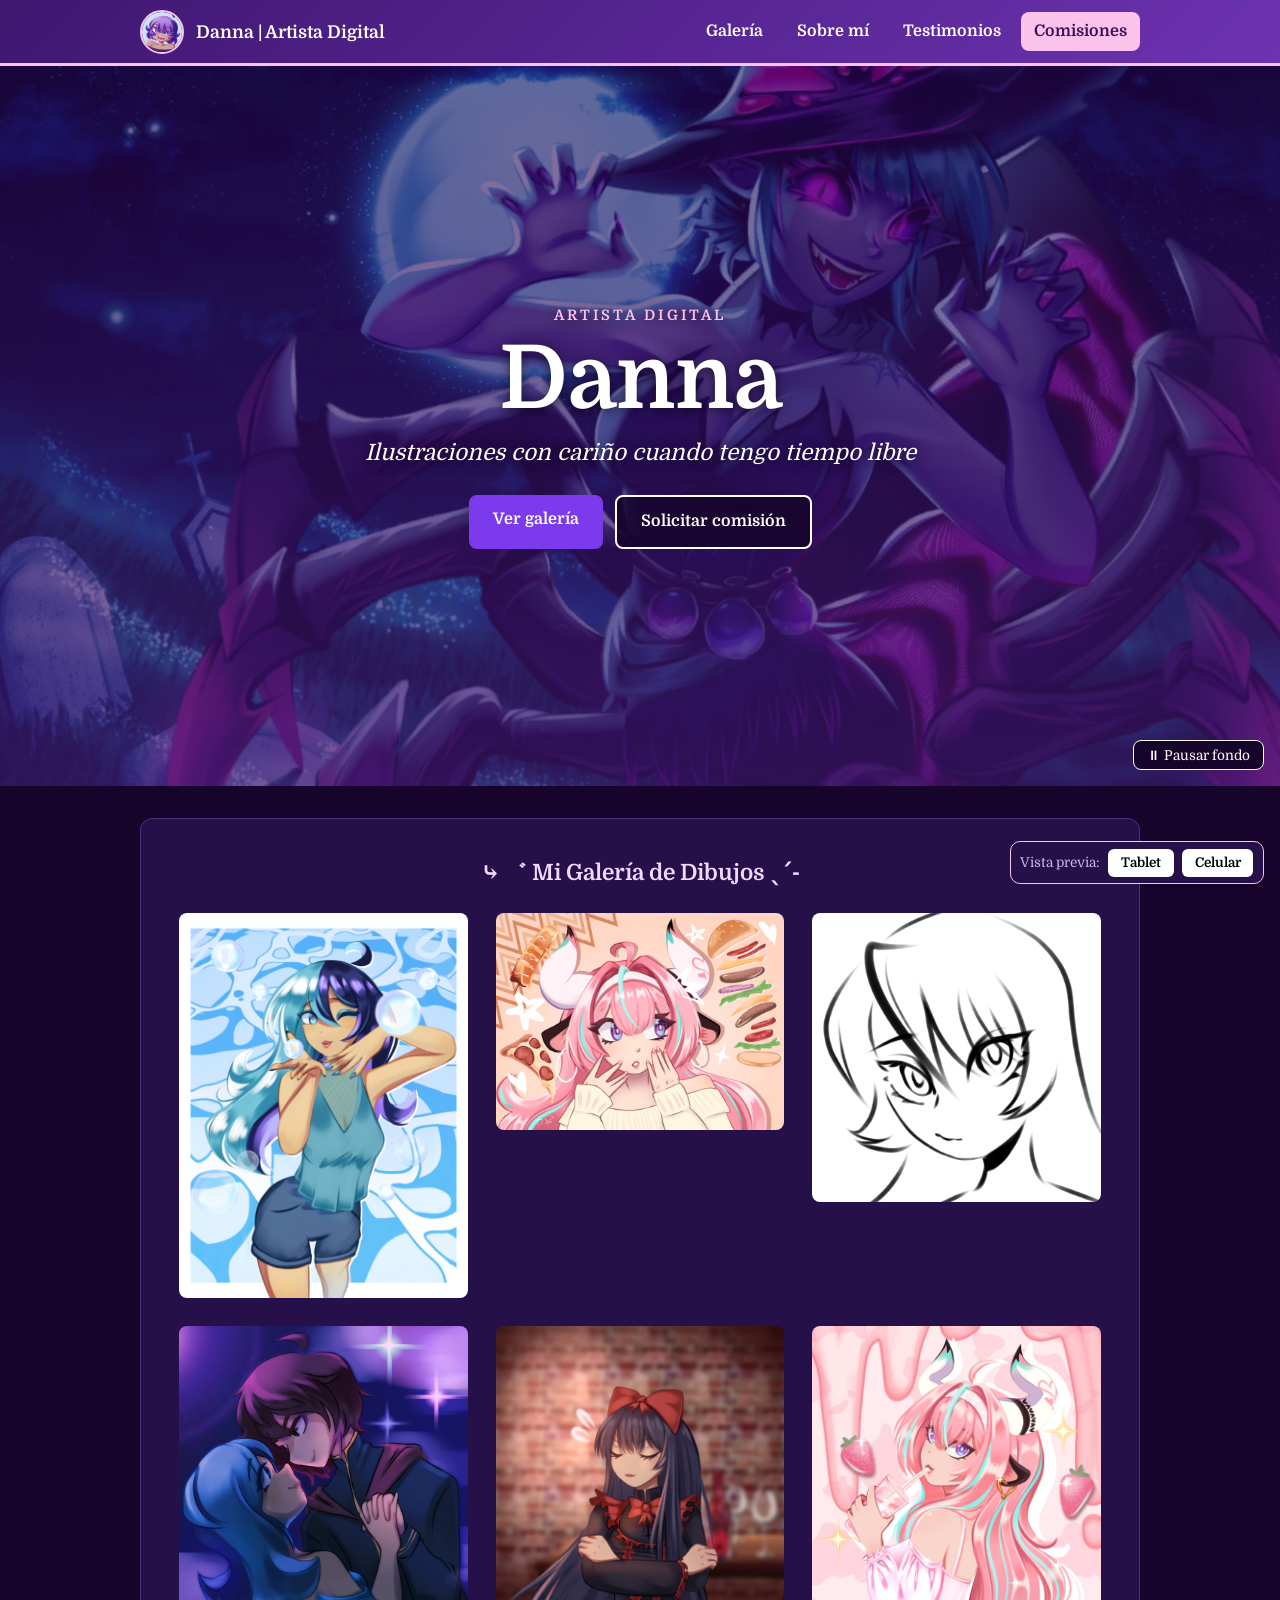
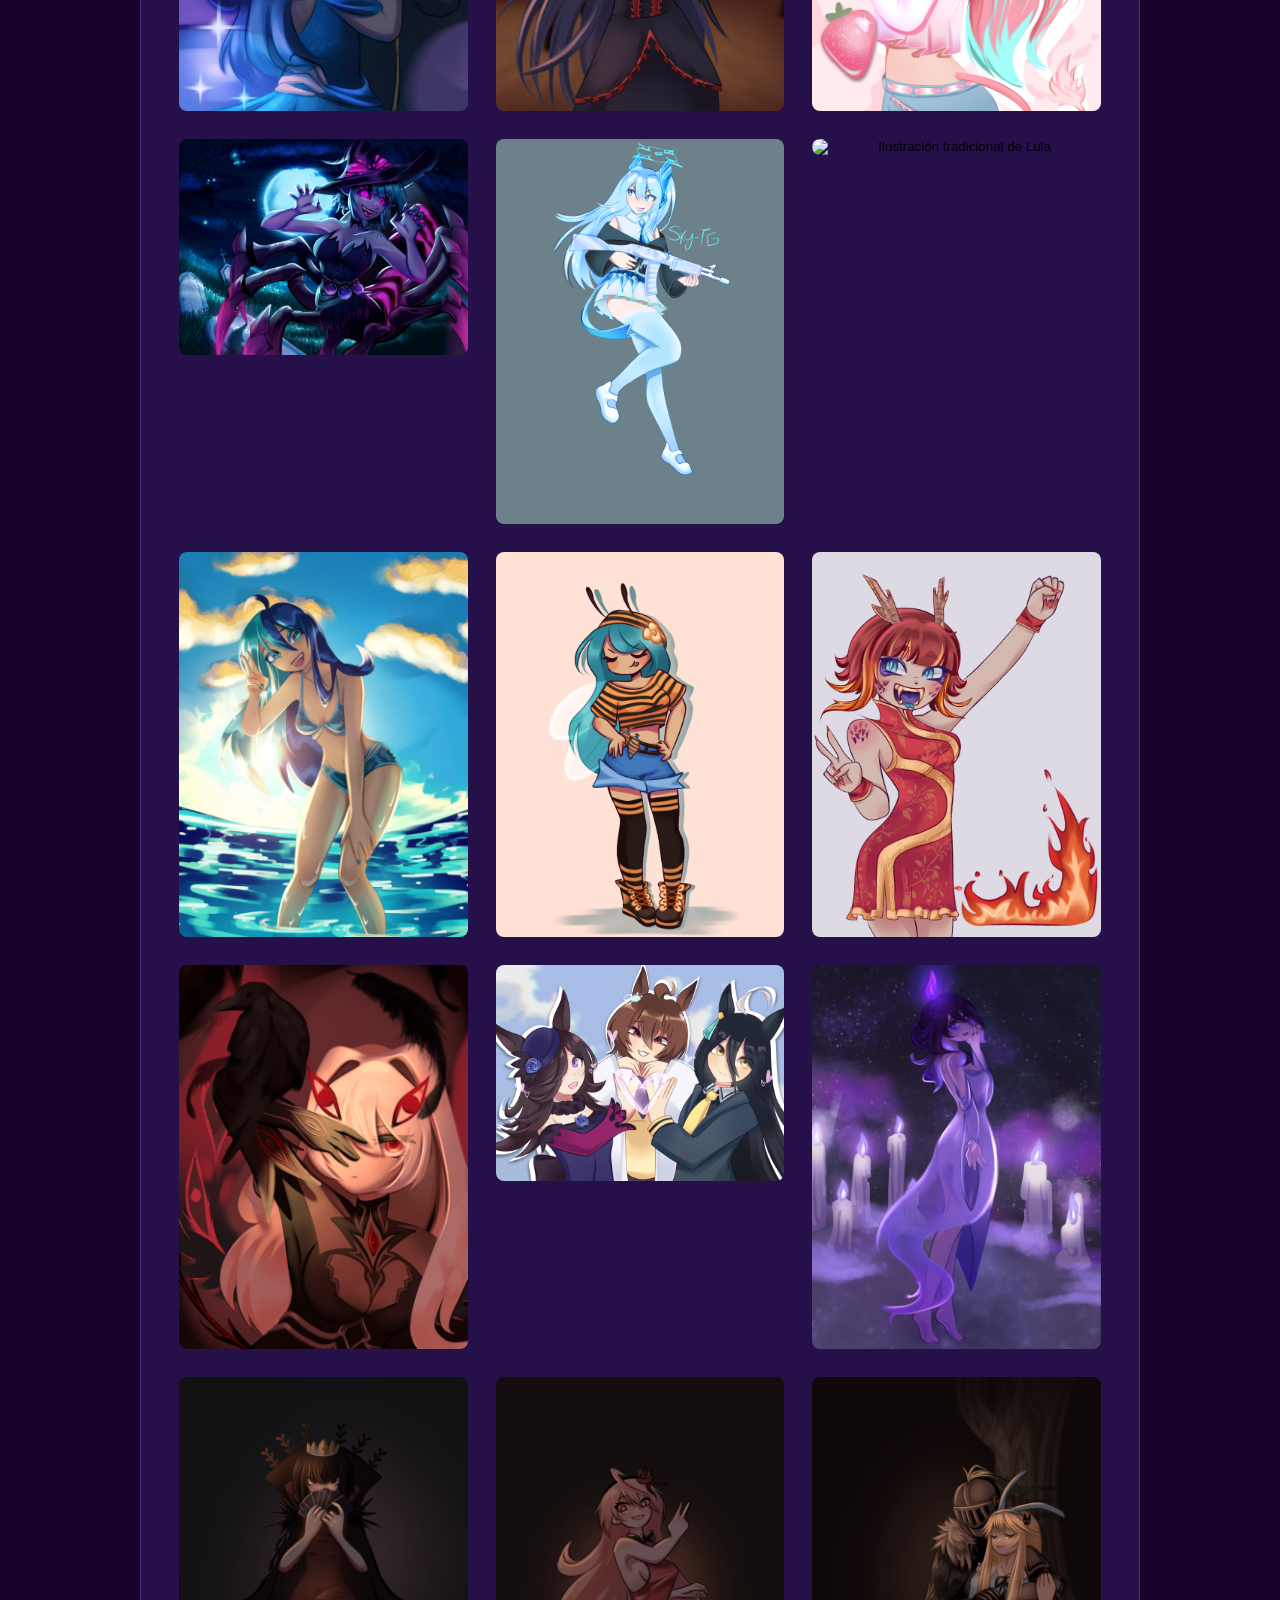
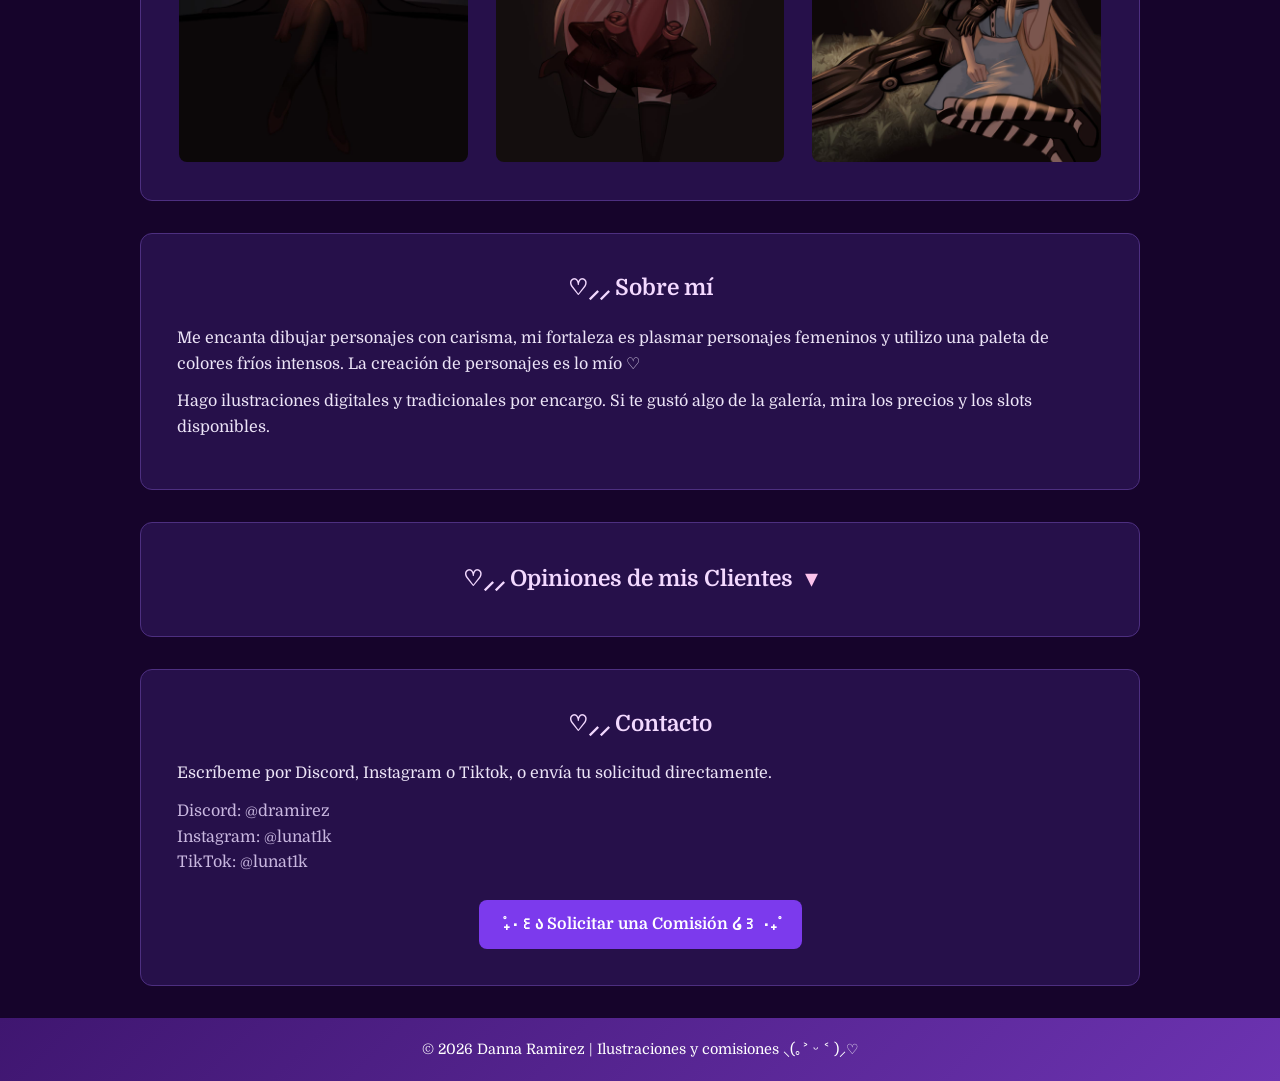
==== index.html @ 300a6ba5 "first commit" ====
<!DOCTYPE html>
<html lang="es">
<head>
  <meta charset="UTF-8">
  <meta name="viewport" content="width=device-width, initial-scale=1.0">
  <meta name="description" content="Portafolio de Danna, artista digital: galería de ilustraciones, testimonios y comisiones abiertas.">
  <title>Danna | Artista Digital</title>
  <link rel="preconnect" href="https://fonts.googleapis.com">
  <link rel="preconnect" href="https://fonts.gstatic.com" crossorigin>
  <link href="https://fonts.googleapis.com/css2?family=Domine:wght@400..700&display=swap" rel="stylesheet">
  <link rel="stylesheet" href="css/styles.css">
</head>
<body>
  <a href="#contenido-principal" class="skip-link">Saltar al contenido</a>

  <header>
    <div class="header-container">
      <div class="perfil">
        <img src="img/icon.jpg" alt="Foto de perfil de Danna" width="44" height="44">
        <p class="brand">Danna | Artista Digital</p>
      </div>
      <nav aria-label="Navegación principal">
        <ul class="nav-links">
          <li><a href="#galeria">Galería</a></li>
          <li><a href="#sobre-mi">Sobre mí</a></li>
          <li><a href="#testimonios">Testimonios</a></li>
          <li><a href="comisiones.html" class="nav-btn">Comisiones</a></li>
        </ul>
      </nav>
    </div>
  </header>

  <main id="contenido-principal">
    <section class="hero" aria-labelledby="hero-titulo">
      <div class="hero-fondo" aria-hidden="true">
        <img class="hero-slide" src="img/7.jpeg" alt="">
        <img class="hero-slide" src="img/14.jpeg" alt="">
        <img class="hero-slide" src="img/6.jpeg" alt="">
        <img class="hero-slide" src="img/1.jpeg" alt="">
      </div>
      <div class="hero-contenido">
        <p class="hero-etiqueta">Artista digital</p>
        <h1 id="hero-titulo">Danna</h1>
        <p class="hero-subtitulo">Ilustraciones con cariño cuando tengo tiempo libre </p>
        <div class="hero-botones">
          <a href="#galeria" class="btn-solicitar">Ver galería</a>
          <a href="comisiones.html" class="btn-solicitar btn-contorno">Solicitar comisión</a>
        </div>
      </div>
      <button type="button" class="hero-pausa" aria-pressed="false">⏸ Pausar fondo</button>
    </section>

    <div class="contenedor">
    <section id="galeria" tabindex="-1">
      <h2>⤷ ゛ Mi Galería de Dibujos ˎˊ˗</h2>
      <ul class="galeria">
        <li><button type="button"><img src="img/3.jpeg" alt="Ilustración de Dayko" loading="lazy"></button></li>
        <li><button type="button"><img src="img/1.jpeg" alt="Ilustración de Varesa" loading="lazy"></button></li>
        <li><button type="button"><img src="img/2.png" alt="Icon con solo lineart" loading="lazy"></button></li>
        <li><button type="button"><img src="img/4.png" alt="Dayko bailando con su chico" loading="lazy"></button></li>
        <li><button type="button"><img src="img/5.jpeg" alt="Ilustracion de Mabel" loading="lazy"></button></li>
        <li><button type="button"><img src="img/6.jpeg" alt="Ilustración de Varesa tomando batido de frutillas" loading="lazy"></button></li>
        <li><button type="button"><img src="img/7.jpeg" alt="Ilustracion de Vitsenya Halloween" loading="lazy"></button></li>
        <li><button type="button"><img src="img/8.png" alt="Ilustración de un personaje para Blue Archive" loading="lazy"></button></li>
        <li><button type="button"><img src="img/9.jpg" alt="Ilustración tradicional de Lula" loading="lazy"></button></li>
        <li><button type="button"><img src="img/10.jpeg" alt="Dayko en la playa" loading="lazy"></button></li>
        <li><button type="button"><img src="img/11.png" alt="Dayko abejita" loading="lazy"></button></li>
        <li><button type="button"><img src="img/12.png" alt="Ilustración para el año nuevo chino del dragón 2024" loading="lazy"></button></li>
        <li><button type="button"><img src="img/13.jpeg" alt="Ilustración de Ronova genshin impact" loading="lazy"></button></li>
        <li><button type="button"><img src="img/14.jpeg" alt="Ilustración de Umamusume" loading="lazy"></button></li>
        <li><button type="button"><img src="img/15.jpeg" alt="Ilustración de Elyra" loading="lazy"></button></li>
        <li><button type="button"><img src="img/16.jpeg" alt="Ilustración de Lorina" loading="lazy"></button></li>
        <li><button type="button"><img src="img/17.jpeg" alt="Ilustración de Prickect" loading="lazy"></button></li>
        <li><button type="button"><img src="img/18.jpeg" alt="Ilustración de Alice junto a Grimm" loading="lazy"></button></li>

      </ul>
    </section>

    <section id="sobre-mi" tabindex="-1">
      <h2>♡⸝⸝ Sobre mí</h2>
      <p>Me encanta dibujar personajes con carisma, mi fortaleza es plasmar personajes femeninos y utilizo una paleta de colores fríos intensos. La creación de personajes es lo mío ♡</p>
      <p>Hago ilustraciones digitales y tradicionales por encargo. Si te gustó algo de la galería, mira los precios y los slots disponibles.</p>
    </section>

    <section id="testimonios" class="testimonios" tabindex="-1">
      <details>
        <summary><h2>♡⸝⸝ Opiniones de mis Clientes</h2></summary>
        <figure class="comentario">
          <blockquote><p>"Danna captó exactamente lo que quería, el dibujo quedó perfecto 💖"</p></blockquote>
          <figcaption>— @Psilocinxg</figcaption>
        </figure>
        <figure class="comentario">
          <blockquote><p>"Hermosa paleta de colores y atención a los detalles! 100% recomendada, me encantó ꉂ(˵˃ ᗜ ˂˵) "</p></blockquote>
          <figcaption>— @Kyumio</figcaption>
        </figure>
      </details>
    </section>

    <section id="contacto" tabindex="-1">
      <h2>♡⸝⸝ Contacto</h2>
      <p>Escríbeme por Discord, Instagram o Tiktok, o envía tu solicitud directamente.</p>
      <ul class="contacto-lista">
        <li>Discord: @dramirez</li>
        <li>Instagram: @lunat1k</li>
        <li>TikTok: @lunat1k</li>
      </ul>
      <a href="comisiones.html" class="btn-solicitar">˚₊‧꒰ა Solicitar una Comisión ໒꒱ ‧₊˚ </a>
    </section>
    </div>
  </main>

  <dialog id="modal" aria-label="Visor de ilustraciones">
    <button type="button" class="modal-cerrar" aria-label="Cerrar visor">✕</button>
    <button type="button" class="modal-nav prev" aria-label="Ilustración anterior">‹</button>
    <figure>
      <img id="modalImg" src="" alt="">
      <figcaption id="modalDesc"></figcaption>
    </figure>
    <button type="button" class="modal-nav next" aria-label="Ilustración siguiente">›</button>
  </dialog>

  <footer>
    <p>&copy; 2026 Danna Ramirez | Ilustraciones y comisiones ⸜(｡˃ ᵕ ˂ )⸝♡</p>
  </footer>

  <script src="js/galeria.js"></script>
  <script src="js/interfaz.js"></script>
  <script src="js/vista-previa.js"></script>
</body>
</html>
---- css/styles.css ----
:root {
  --fondo: #16042b;
  --tarjeta: #26104a;
  --superficie: #1d0a38;
  --campo: #140626;
  --texto: #ece4f7;
  --subtexto: #c9b8e0;
  --titulo: #f3d9ff;
  --enlace: #d6b8ff;
  --acento: #fbc2eb;
  --boton: #7c3aed;
  --boton-hover: #5b2fb8;
  --borde: #4d2f80;
  --borde-campo: #8f6fc4;
  --foco: #f8b531;
  --error: #ff9fb8;
  --gradiente-header: linear-gradient(135deg, #3f1670 0%, #6c33b1 100%);
}

* { box-sizing: border-box; margin: 0; padding: 0; }

html { scroll-behavior: smooth; }

body {
  font-family: "Domine", serif;
  background: var(--fondo);
  color: var(--texto);
  line-height: 1.6;
}

a:focus-visible, button:focus-visible, input:focus-visible,
select:focus-visible, textarea:focus-visible, section:focus-visible {
  outline: 3px solid var(--foco);
  outline-offset: 2px;
}

.skip-link {
  position: absolute;
  left: -999px;
  top: 0;
  background: #ffffff;
  color: #000000;
  padding: 0.5rem 1rem;
  font-weight: 700;
  z-index: 100;
}
.skip-link:focus { left: 1rem; top: 1rem; }

header {
  background: var(--gradiente-header);
  color: #ffffff;
  padding: 0.6rem 0;
  border-bottom: 3px solid var(--acento);
}

.header-container {
  width: 90%;
  max-width: 1000px;
  margin: 0 auto;
  display: flex;
  flex-direction: column;
  align-items: center;
  gap: 0.5rem;
  text-align: center;
}

.perfil {
  display: flex;
  align-items: center;
  gap: 0.75rem;
}

.perfil img {
  width: 44px;
  height: 44px;
  border-radius: 50%;
  object-fit: cover;
  border: 2px solid var(--acento);
}

header h1 { font-size: 1.5rem; line-height: 1.2; }
.brand { font-weight: 700; font-size: 1.1rem; }

.nav-links {
  list-style: none;
  display: flex;
  flex-wrap: wrap;
  justify-content: center;
  gap: 0.5rem;
}

nav a {
  display: inline-block;
  color: #ffffff;
  text-decoration: none;
  font-weight: 700;
  padding: 0.4rem 0.8rem;
  border-radius: 8px;
}
nav a:hover { background: rgba(255, 255, 255, 0.2); }

.nav-btn { background: var(--acento); color: #3b0f55; }
nav .nav-btn:hover { background: #ffffff; color: #3b0f55; }

header a:focus-visible { outline-color: #ffffff; }

.contenedor {
  width: 90%;
  max-width: 1000px;
  margin: 2rem auto;
}

.contenedor section {
  background: var(--tarjeta);
  border: 1px solid var(--borde);
  border-radius: 12px;
  padding: 1.5rem;
  margin-bottom: 2rem;
}

h2 {
  color: var(--titulo);
  text-align: center;
  font-size: 1.4rem;
  margin-bottom: 1.25rem;
}

.contenedor section p { margin-bottom: 0.75rem; }

.galeria {
  list-style: none;
  display: grid;
  grid-template-columns: 1fr;
  gap: 1rem;
  align-items: start;
}

.galeria button {
  display: block;
  width: 100%;
  padding: 0;
  border: 2px solid transparent;
  border-radius: 10px;
  background: none;
  cursor: pointer;
  overflow: hidden;
  transition: transform 0.3s ease, border-color 0.3s ease;
}

.galeria button:hover { transform: scale(1.03); border-color: var(--acento); }

.galeria img { display: block; width: 100%; height: auto; }

.comentario {
  background: var(--superficie);
  border-left: 4px solid var(--acento);
  border-radius: 6px;
  padding: 1rem;
  margin-bottom: 1rem;
}

.comentario figcaption { color: var(--subtexto); margin-top: 0.4rem; font-size: 0.9rem; }

.contacto-lista { list-style: none; margin-bottom: 1rem; color: var(--subtexto); }

.btn-solicitar {
  display: block;
  width: fit-content;
  margin: 1.5rem auto 0;
  padding: 0.75rem 1.5rem;
  background: var(--boton);
  color: #ffffff;
  border: none;
  border-radius: 8px;
  font-family: inherit;
  font-size: 1rem;
  font-weight: 700;
  text-decoration: none;
  cursor: pointer;
  transition: background-color 0.3s ease;
}
.btn-solicitar:hover { background: var(--boton-hover); }

.tabla-scroll { overflow-x: auto; }

table { width: 100%; border-collapse: collapse; }

caption {
  color: var(--subtexto);
  font-size: 0.9rem;
  padding-bottom: 0.5rem;
  text-align: left;
}

th, td {
  border: 1px solid var(--borde);
  padding: 0.65rem;
  text-align: center;
}

thead th { background: #3b1d6b; color: var(--titulo); }
tbody th { background: var(--superficie); color: var(--titulo); }
td { background: var(--tarjeta); }

.form-comision { display: flex; flex-direction: column; gap: 1rem; }

.campo-grupo { display: grid; grid-template-columns: 1fr; gap: 1rem; }

.campo-form label, legend { display: block; font-weight: 700; margin-bottom: 0.3rem; color: var(--titulo); }

fieldset {
  border: 1px solid var(--borde);
  border-radius: 8px;
  padding: 1rem;
  display: flex;
  flex-direction: column;
  gap: 0.75rem;
}
legend { padding: 0 0.5rem; }

input, select, textarea {
  width: 100%;
  padding: 0.6rem 0.75rem;
  background: var(--campo);
  color: var(--texto);
  border: 1px solid var(--borde-campo);
  border-radius: 6px;
  font-family: inherit;
  font-size: 1rem;
}

.total { font-size: 1.15rem; margin: 0; }
output { color: var(--acento); font-weight: 700; }

.mensaje { color: var(--error); min-height: 1.5rem; margin: 0; }

.slots { padding-left: 1.5rem; }

.slot {
  display: flex;
  flex-wrap: wrap;
  align-items: center;
  gap: 0.75rem;
  margin-bottom: 0.6rem;
}

.eliminar {
  background: #a3154d;
  color: #ffffff;
  border: none;
  border-radius: 6px;
  padding: 0.35rem 0.8rem;
  font-family: inherit;
  cursor: pointer;
}
.eliminar:hover { background: #7d0f3a; }

dialog {
  border: none;
  background: rgba(10, 2, 22, 0.97);
  color: #ffffff;
  width: 100%;
  max-width: 100%;
  height: 100%;
  max-height: 100%;
}

dialog[open] {
  display: flex;
  align-items: center;
  justify-content: center;
  gap: 0.5rem;
}

dialog figure { text-align: center; max-width: 80%; }

dialog img { max-width: 100%; max-height: 75vh; border-radius: 16px; }

dialog figcaption { margin-top: 0.75rem; font-size: 1.1rem; }

.modal-cerrar, .modal-nav {
  background: #ffffff;
  color: #000000;
  border: none;
  cursor: pointer;
  font-size: 1.5rem;
  line-height: 1;
}

.modal-cerrar {
  position: absolute;
  top: 1rem;
  right: 1rem;
  padding: 0.5rem 0.75rem;
  border-radius: 8px;
}

.modal-nav { padding: 0.5rem 0.9rem; border-radius: 50%; font-size: 2rem; }

footer {
  background: var(--gradiente-header);
  color: #ffffff;
  text-align: center;
  padding: 1.25rem 1rem;
  font-size: 0.9rem;
}

@media (min-width: 600px) {
  .header-container { flex-direction: row; flex-wrap: wrap; justify-content: space-between; text-align: left; }
  .galeria { grid-template-columns: repeat(2, 1fr); }
  .campo-grupo { grid-template-columns: 1fr 1fr; }
}

@media (min-width: 900px) {
  .contenedor section { padding: 2.25rem; }
  .galeria { grid-template-columns: repeat(3, 1fr); gap: 1.5rem; }
}

@media (prefers-reduced-motion: reduce) {
  *, ::before, ::after {
    animation: none !important;
    transition: none !important;
    scroll-behavior: auto !important;
  }
}

.contenedor section { scroll-margin-top: 5rem; }

summary:focus-visible { outline: 3px solid var(--foco); outline-offset: 2px; }

.hero {
  position: relative;
  min-height: 70vh;
  display: flex;
  align-items: center;
  justify-content: center;
  text-align: center;
  overflow: hidden;
  background: var(--fondo);
}

.hero-fondo { position: absolute; inset: 0; }

.hero-fondo::after {
  content: "";
  position: absolute;
  inset: 0;
  background: linear-gradient(180deg, rgba(42, 6, 83, 0.568), rgba(63, 22, 112, 0.72));
}

.hero-slide {
  position: absolute;
  inset: 0;
  width: 100%;
  height: 100%;
  object-fit: cover;
  opacity: 0;
  animation: fundido 24s infinite;
}

.hero-slide:first-child { opacity: 1; }
.hero-slide:nth-child(2) { animation-delay: 6s; }
.hero-slide:nth-child(3) { animation-delay: 12s; }
.hero-slide:nth-child(4) { animation-delay: 18s; }

.hero.en-pausa .hero-slide { animation-play-state: paused; }

@keyframes fundido {
  0% { opacity: 0; }
  4% { opacity: 1; }
  25% { opacity: 1; }
  29% { opacity: 0; }
  100% { opacity: 0; }
}

.hero-contenido {
  position: relative;
  z-index: 1;
  padding: 2rem 1rem;
  color: #ffffff;
  text-shadow: 0 2px 12px rgba(0, 0, 0, 0.6);
}

.hero-etiqueta {
  color: var(--acento);
  font-weight: 700;
  letter-spacing: 0.2em;
  text-transform: uppercase;
  font-size: 0.9rem;
}

.hero h1 {
  font-size: clamp(3rem, 12vw, 5.5rem);
  line-height: 1.1;
  margin: 0.25rem 0 0.5rem;
}

.hero-subtitulo { font-size: clamp(1rem, 3vw, 1.4rem); font-style: italic; }

.hero-botones { display: flex; flex-wrap: wrap; justify-content: center; gap: 0.75rem; margin-top: 1.5rem; }
.hero-botones .btn-solicitar { margin: 0; text-shadow: none; }

.btn-contorno { background: rgba(22, 4, 43, 0.85); border: 2px solid #ffffff; }
.btn-contorno:hover { background: #ffffff; color: #3b0f55; }

.hero-pausa {
  position: absolute;
  right: 1rem;
  bottom: 1rem;
  z-index: 2;
  background: var(--fondo);
  color: #ffffff;
  border: 1px solid #ffffff;
  border-radius: 8px;
  padding: 0.4rem 0.8rem;
  font-family: inherit;
  font-size: 0.85rem;
  cursor: pointer;
}

.testimonios summary {
  display: flex;
  align-items: center;
  justify-content: center;
  gap: 0.75rem;
  cursor: pointer;
  list-style: none;
}

.testimonios summary::-webkit-details-marker { display: none; }
.testimonios summary h2 { margin: 0; }

.testimonios summary::after {
  content: "▾";
  color: var(--acento);
  font-size: 1.6rem;
  transition: transform 0.3s ease;
}

.testimonios details[open] summary::after { transform: rotate(180deg); }
.testimonios details[open] summary { margin-bottom: 1.25rem; }

.vp-barra {
  display: none;
  position: fixed;
  right: 1rem;
  bottom: 1rem;
  z-index: 60;
  align-items: center;
  gap: 0.5rem;
  background: var(--tarjeta);
  border: 1px solid var(--acento);
  border-radius: 10px;
  padding: 0.4rem 0.6rem;
}

.vp-barra span { font-size: 0.85rem; color: var(--subtexto); }

.vp-btn {
  background: #ffffff;
  color: #000000;
  border: none;
  border-radius: 6px;
  padding: 0.4rem 0.8rem;
  font-family: inherit;
  font-weight: 700;
  cursor: pointer;
}

.vp-btn[aria-pressed="true"] { background: var(--acento); }

dialog.vp[open] { flex-direction: column; gap: 0.75rem; padding: 1rem; }

.vp-cabecera { display: flex; flex-wrap: wrap; align-items: center; gap: 0.5rem; }
.vp-etiqueta { color: var(--subtexto); font-size: 0.9rem; }

.vp-marco {
  max-width: 100%;
  height: calc(100vh - 6rem);
  border: 10px solid #000000;
  border-radius: 24px;
  background: var(--fondo);
}

@media (min-width: 600px) {
  header { position: sticky; top: 0; z-index: 50; }
}

@media (min-width: 900px) {
  .hero { min-height: 80vh; }
  .vp-barra { display: flex; }
}
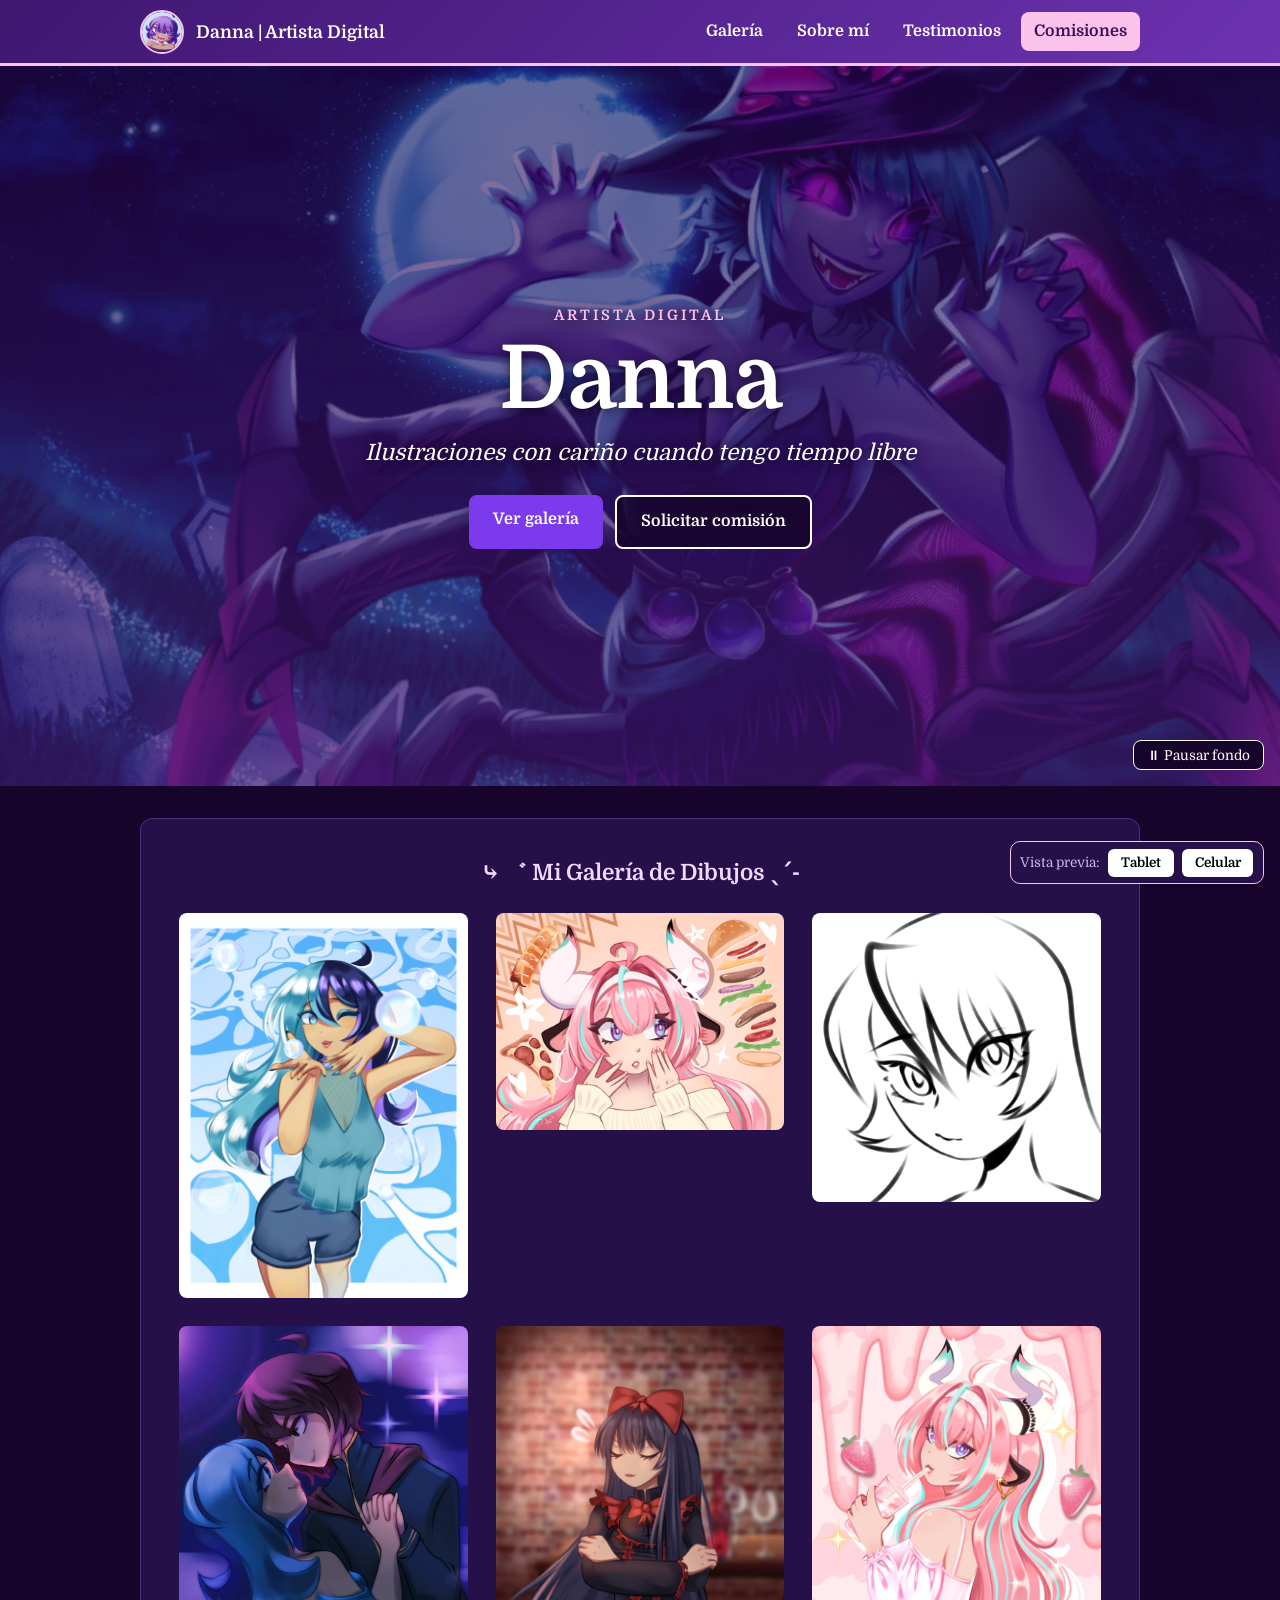
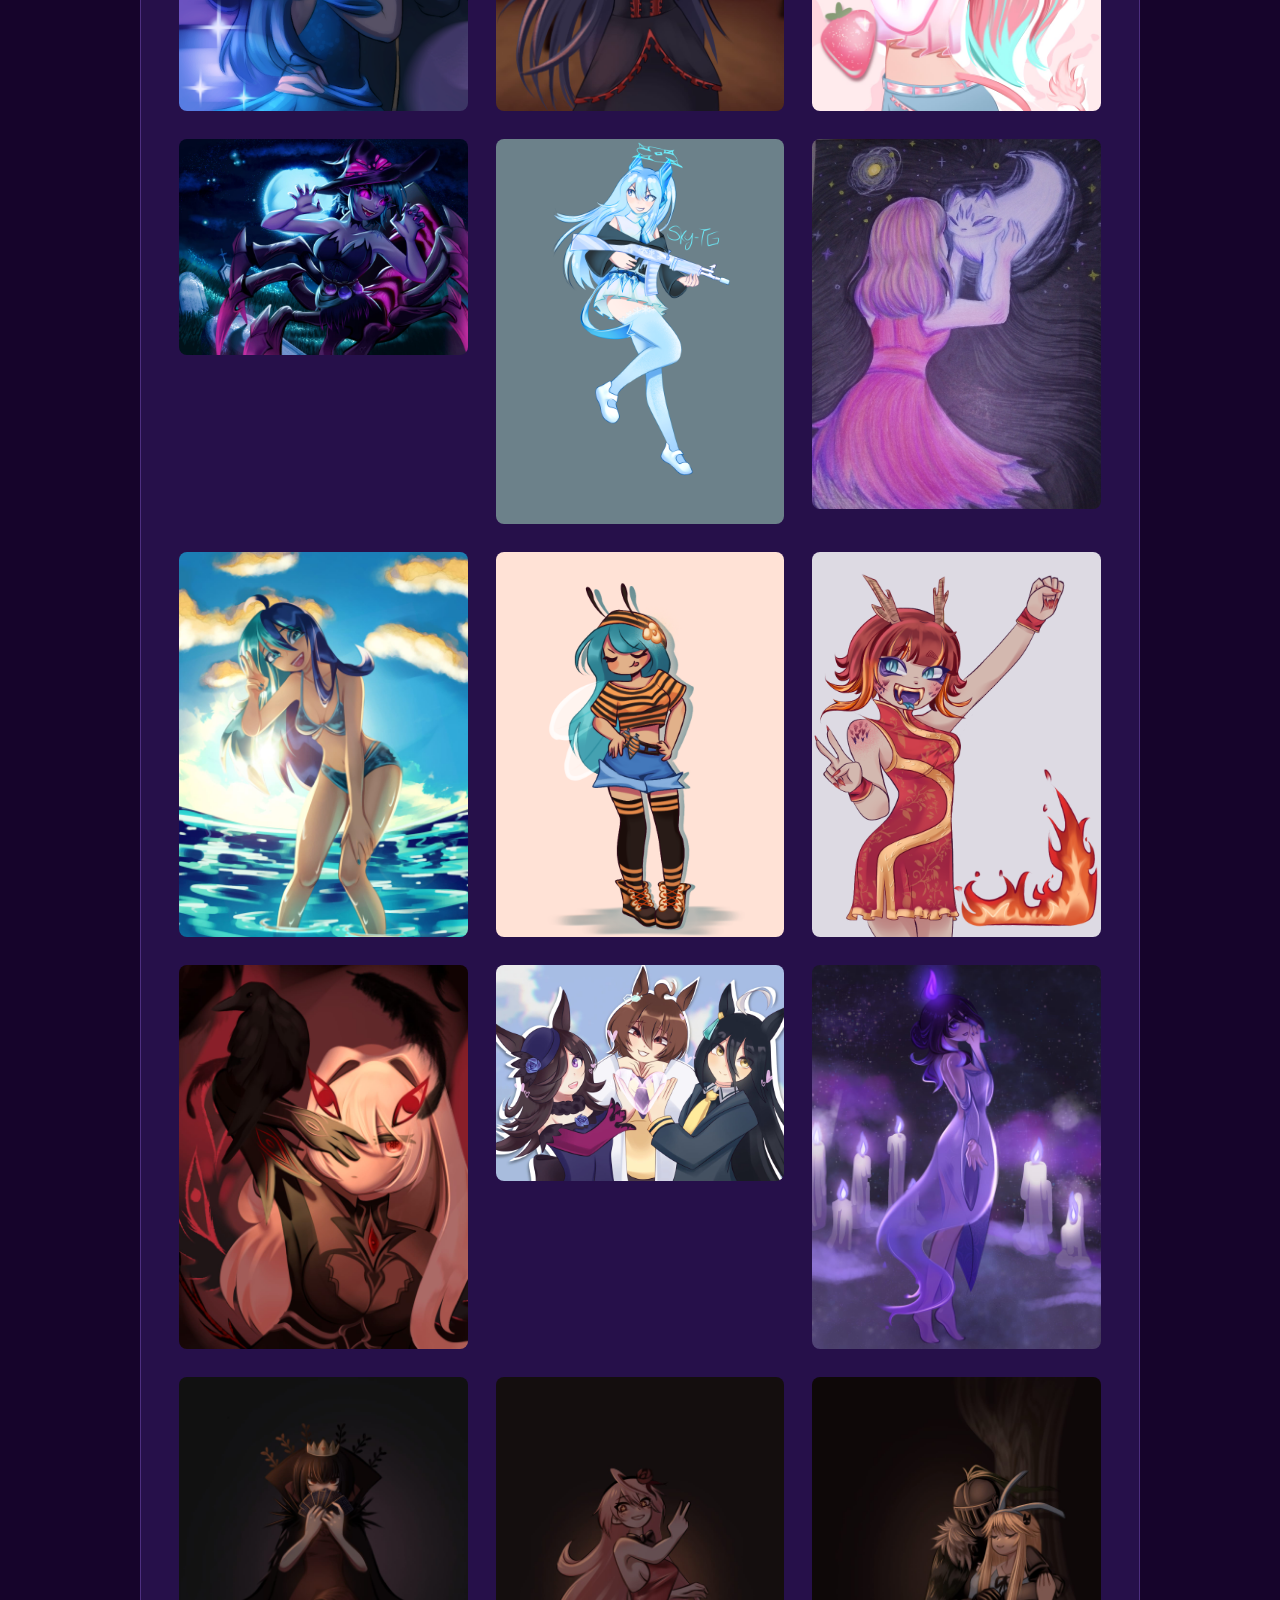
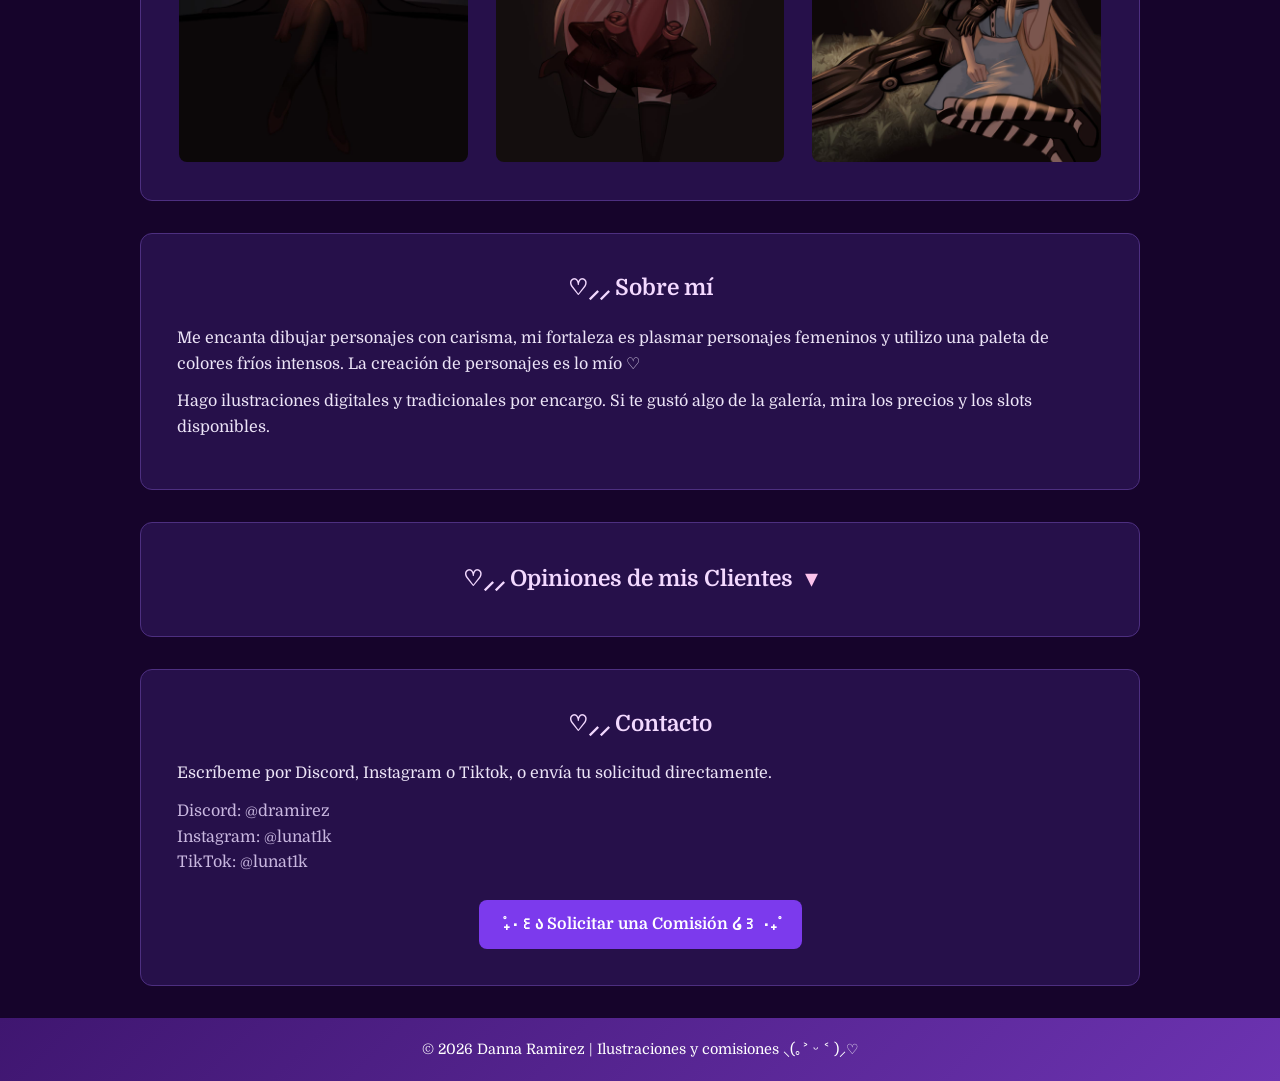
==== commit a93424c0: "cambio imagen" ====
--- a/index.html
+++ b/index.html
@@ -62,7 +62,7 @@
         <li><button type="button"><img src="img/6.jpeg" alt="Ilustración de Varesa tomando batido de frutillas" loading="lazy"></button></li>
         <li><button type="button"><img src="img/7.jpeg" alt="Ilustracion de Vitsenya Halloween" loading="lazy"></button></li>
         <li><button type="button"><img src="img/8.png" alt="Ilustración de un personaje para Blue Archive" loading="lazy"></button></li>
-        <li><button type="button"><img src="img/9.jpg" alt="Ilustración tradicional de Lula" loading="lazy"></button></li>
+        <li><button type="button"><img src="img/9.JPG" alt="Ilustración tradicional de Lula" loading="lazy"></button></li>
         <li><button type="button"><img src="img/10.jpeg" alt="Dayko en la playa" loading="lazy"></button></li>
         <li><button type="button"><img src="img/11.png" alt="Dayko abejita" loading="lazy"></button></li>
         <li><button type="button"><img src="img/12.png" alt="Ilustración para el año nuevo chino del dragón 2024" loading="lazy"></button></li>
